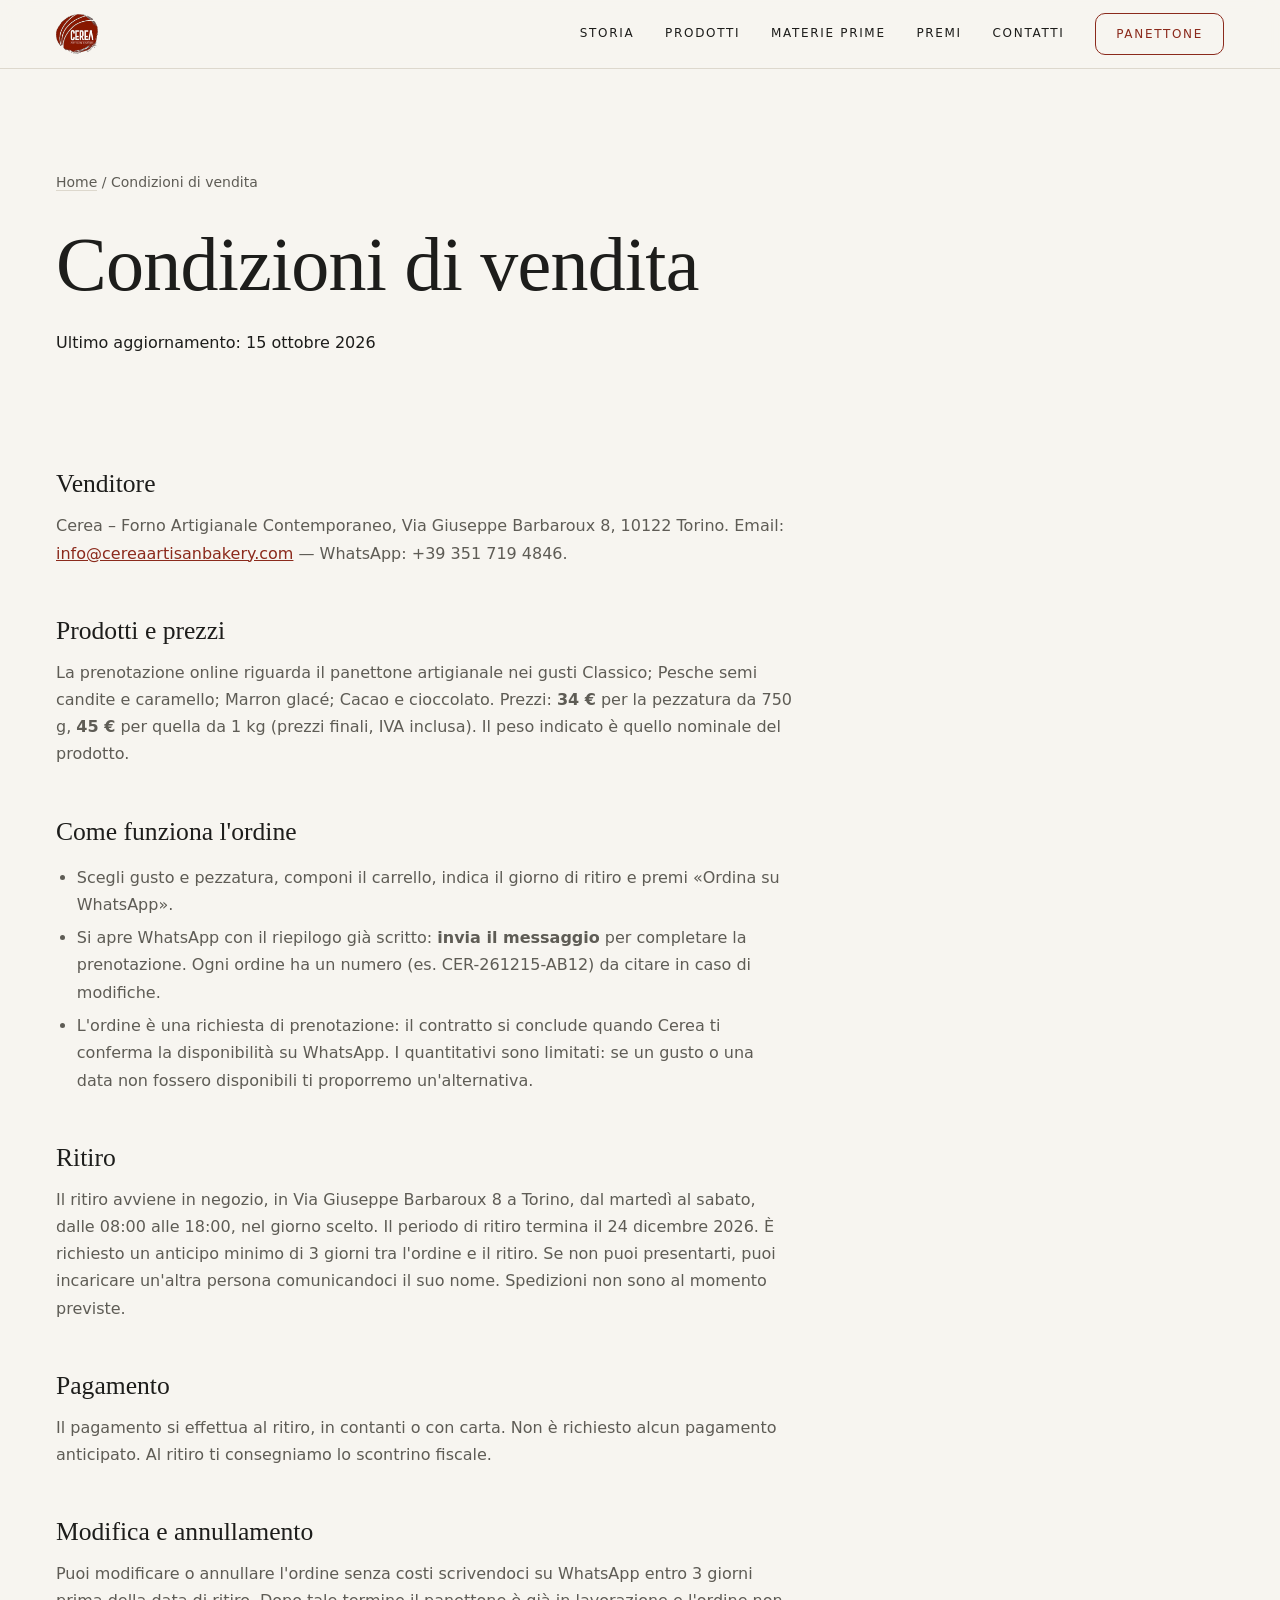
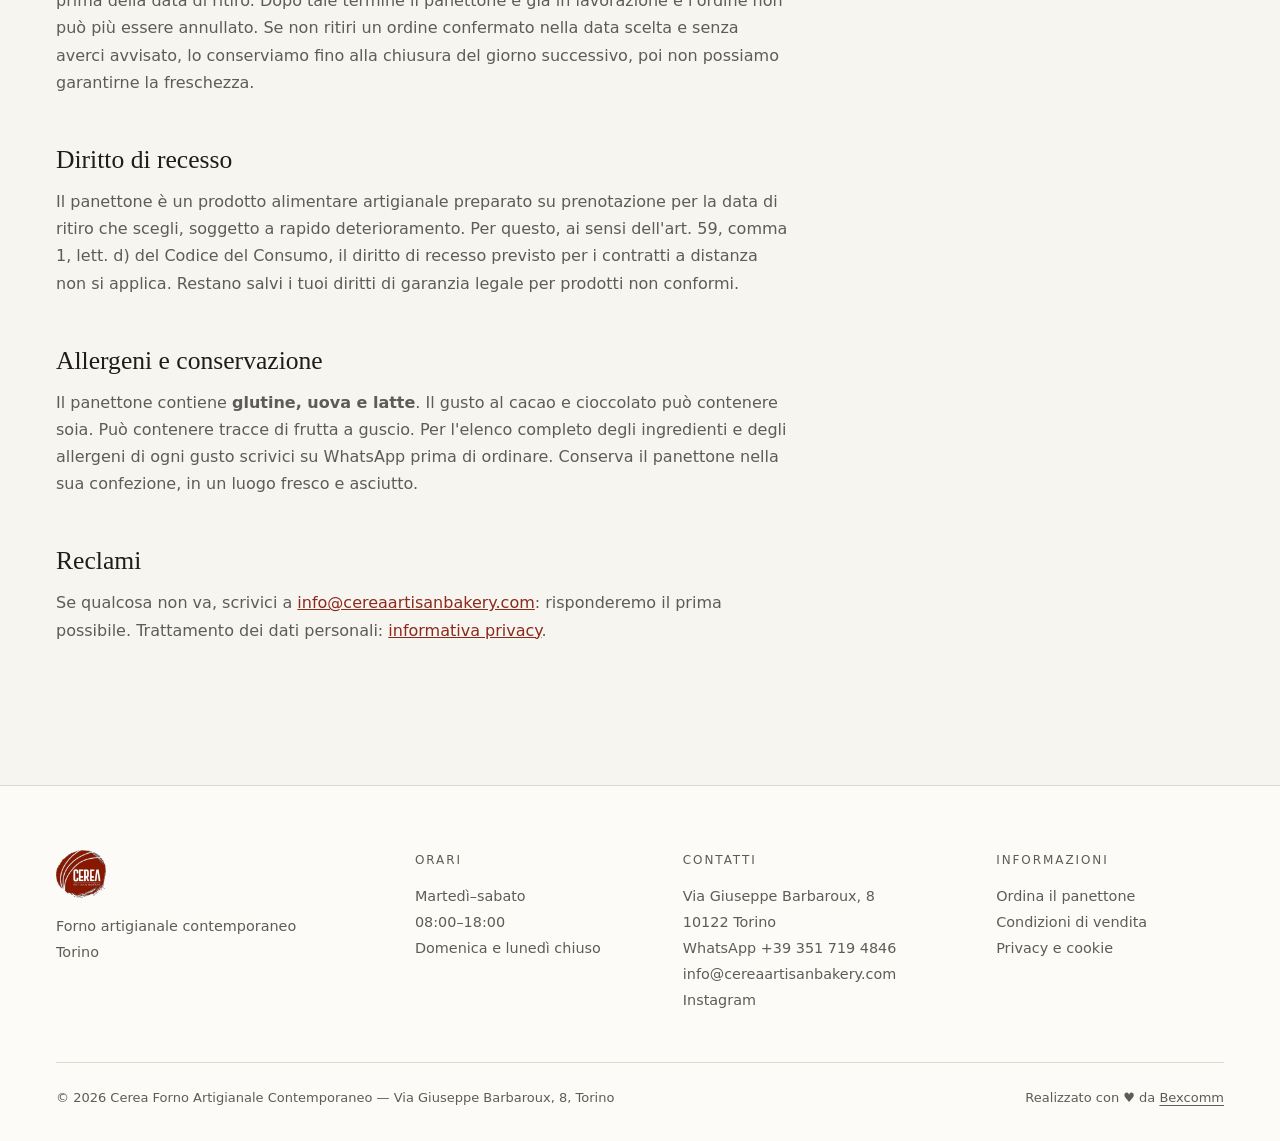
==== condizioni-di-vendita/index.html @ 7dac7deb "Gusti: pesche e caramello senza nocciole, marron glacé, cacao e cioccolato - Pesche semi candite e c" ====
<!DOCTYPE html>
<html lang="it">
<head>
<meta charset="utf-8">
<meta name="viewport" content="width=device-width, initial-scale=1, viewport-fit=cover">
<title>Condizioni di vendita del panettone | Cerea</title>
<meta name="description" content="Condizioni di vendita, ritiro, pagamento e annullamento per le prenotazioni del panettone artigianale Cerea.">
<meta name="robots" content="index, follow, max-image-preview:large, max-snippet:-1, max-video-preview:-1">
<meta name="author" content="Francesco Gaetano — Cerea Forno Artigianale Contemporaneo">
<meta name="theme-color" content="#f7f5f0">
<link rel="canonical" href="https://cereaartisanbakery.com/condizioni-di-vendita/">
<link rel="icon" type="image/png" sizes="32x32" href="/img/favicon-32.png">
<link rel="icon" type="image/png" sizes="192x192" href="/img/icon-192.png">
<link rel="apple-touch-icon" sizes="180x180" href="/img/apple-touch-icon.png">
<link rel="me" href="https://www.instagram.com/cereaartisanbakery">
<link rel="stylesheet" href="/css/style.css?v=20261015e">

<meta property="og:type" content="website">
<meta property="og:site_name" content="Cerea Forno Artigianale Contemporaneo">
<meta property="og:locale" content="it_IT">
<meta property="og:title" content="Condizioni di vendita del panettone | Cerea">
<meta property="og:description" content="Condizioni di vendita, ritiro, pagamento e annullamento per le prenotazioni del panettone artigianale Cerea.">
<meta property="og:url" content="https://cereaartisanbakery.com/condizioni-di-vendita/">
<meta property="og:image" content="https://cereaartisanbakery.com/img/og-cerea.jpg">
<meta property="og:image:width" content="1200">
<meta property="og:image:height" content="630">
<meta name="twitter:card" content="summary_large_image">
<meta name="twitter:title" content="Condizioni di vendita del panettone | Cerea">
<meta name="twitter:description" content="Condizioni di vendita, ritiro, pagamento e annullamento per le prenotazioni del panettone artigianale Cerea.">
<meta name="twitter:image" content="https://cereaartisanbakery.com/img/og-cerea.jpg">

<meta name="geo.region" content="IT-TO">
<meta name="geo.placename" content="Torino, Piemonte, Italia">
<meta name="geo.position" content="45.0703;7.6869">
<meta name="ICBM" content="45.0703, 7.6869">

<script type="application/ld+json">
{
  "@context": "https://schema.org",
  "@graph": [
    {
      "@type": "WebPage",
      "@id": "https://cereaartisanbakery.com/condizioni-di-vendita/#webpage",
      "url": "https://cereaartisanbakery.com/condizioni-di-vendita/",
      "name": "Condizioni di vendita del panettone | Cerea",
      "isPartOf": {
        "@id": "https://cereaartisanbakery.com/#website"
      },
      "dateModified": "2026-10-15",
      "inLanguage": "it-IT"
    },
    {
      "@type": "BreadcrumbList",
      "itemListElement": [
        {
          "@type": "ListItem",
          "position": 1,
          "name": "Home",
          "item": "https://cereaartisanbakery.com/"
        },
        {
          "@type": "ListItem",
          "position": 2,
          "name": "Condizioni di vendita",
          "item": "https://cereaartisanbakery.com/condizioni-di-vendita/"
        }
      ]
    }
  ]
}
</script>
</head>
<body>
<a class="skip" href="#main">Vai ai contenuti</a>
<header class="site-header">
  <div class="wrap">
    <a class="brand" href="/" aria-label="Cerea — home"><img src="/img/logo.webp" alt="Cerea Artisan Bakery" width="320" height="308"></a>
    <button class="menu-btn" type="button" aria-expanded="false" aria-controls="nav" aria-label="Apri il menu"><span></span><span></span><span></span></button>
    <nav class="nav" id="nav" aria-label="Principale">
      <a href="/#storia">Storia</a>
      <a href="/#prodotti">Prodotti</a>
      <a href="/#materie">Materie prime</a>
      <a href="/#premi">Premi</a>
      <a href="/#contatti">Contatti</a>
      <a class="nav-cta" href="/panettone/">Panettone</a>
    </nav>
  </div>
</header>
<main id="main">
  <section class="page-head">
    <div class="wrap">
      <nav class="small crumb" aria-label="Percorso"><a href="/">Home</a> / Condizioni di vendita</nav>
      <h1 class="h1">Condizioni di vendita</h1>
      <p class="updated">Ultimo aggiornamento: 15 ottobre 2026</p>
    </div>
  </section>
  <div class="wrap"><div class="legal">
    <h2>Venditore</h2>
    <p>Cerea – Forno Artigianale Contemporaneo, Via Giuseppe Barbaroux 8, 10122 Torino. Email: <a href="mailto:info@cereaartisanbakery.com">info@cereaartisanbakery.com</a> — WhatsApp: +39 351 719 4846.</p>

    <h2>Prodotti e prezzi</h2>
    <p>La prenotazione online riguarda il panettone artigianale nei gusti Classico; Pesche semi candite e caramello; Marron glacé; Cacao e cioccolato. Prezzi: <strong>34 €</strong> per la pezzatura da 750 g, <strong>45 €</strong> per quella da 1 kg (prezzi finali, IVA inclusa). Il peso indicato è quello nominale del prodotto.</p>

    <h2>Come funziona l'ordine</h2>
    <ul>
      <li>Scegli gusto e pezzatura, componi il carrello, indica il giorno di ritiro e premi «Ordina su WhatsApp».</li>
      <li>Si apre WhatsApp con il riepilogo già scritto: <strong>invia il messaggio</strong> per completare la prenotazione. Ogni ordine ha un numero (es. CER-261215-AB12) da citare in caso di modifiche.</li>
      <li>L'ordine è una richiesta di prenotazione: il contratto si conclude quando Cerea ti conferma la disponibilità su WhatsApp. I quantitativi sono limitati: se un gusto o una data non fossero disponibili ti proporremo un'alternativa.</li>
    </ul>

    <h2>Ritiro</h2>
    <p>Il ritiro avviene in negozio, in Via Giuseppe Barbaroux 8 a Torino, dal martedì al sabato, dalle 08:00 alle 18:00, nel giorno scelto. Il periodo di ritiro termina il 24 dicembre 2026. È richiesto un anticipo minimo di 3 giorni tra l'ordine e il ritiro. Se non puoi presentarti, puoi incaricare un'altra persona comunicandoci il suo nome. Spedizioni non sono al momento previste.</p>

    <h2>Pagamento</h2>
    <p>Il pagamento si effettua al ritiro, in contanti o con carta. Non è richiesto alcun pagamento anticipato. Al ritiro ti consegniamo lo scontrino fiscale.</p>

    <h2>Modifica e annullamento</h2>
    <p>Puoi modificare o annullare l'ordine senza costi scrivendoci su WhatsApp entro 3 giorni prima della data di ritiro. Dopo tale termine il panettone è già in lavorazione e l'ordine non può più essere annullato. Se non ritiri un ordine confermato nella data scelta e senza averci avvisato, lo conserviamo fino alla chiusura del giorno successivo, poi non possiamo garantirne la freschezza.</p>

    <h2>Diritto di recesso</h2>
    <p>Il panettone è un prodotto alimentare artigianale preparato su prenotazione per la data di ritiro che scegli, soggetto a rapido deterioramento. Per questo, ai sensi dell'art. 59, comma 1, lett. d) del Codice del Consumo, il diritto di recesso previsto per i contratti a distanza non si applica. Restano salvi i tuoi diritti di garanzia legale per prodotti non conformi.</p>

    <h2>Allergeni e conservazione</h2>
    <p>Il panettone contiene <strong>glutine, uova e latte</strong>. Il gusto al cacao e cioccolato può contenere soia. Può contenere tracce di frutta a guscio. Per l'elenco completo degli ingredienti e degli allergeni di ogni gusto scrivici su WhatsApp prima di ordinare. Conserva il panettone nella sua confezione, in un luogo fresco e asciutto.</p>

    <h2>Reclami</h2>
    <p>Se qualcosa non va, scrivici a <a href="mailto:info@cereaartisanbakery.com">info@cereaartisanbakery.com</a>: risponderemo il prima possibile. Trattamento dei dati personali: <a href="/privacy/">informativa privacy</a>.</p>

  </div></div>
</main>
<footer class="site-footer">
  <div class="wrap">
    <div class="footer-grid">
      <div>
        <img src="/img/logo.webp" alt="Cerea Artisan Bakery" width="320" height="308">
        <p>Forno artigianale contemporaneo<br>Torino</p>
      </div>
      <div>
        <h2>Orari</h2>
        <p>Martedì–sabato<br>08:00–18:00<br>Domenica e lunedì chiuso</p>
      </div>
      <div>
        <h2>Contatti</h2>
        <p>Via Giuseppe Barbaroux, 8<br>10122 Torino</p>
        <p><a href="https://wa.me/393517194846?text=Ciao%20Cerea%2C%20volevo%20un%27informazione" rel="noopener">WhatsApp +39 351 719 4846</a><br>
        <a href="mailto:info@cereaartisanbakery.com">info@cereaartisanbakery.com</a><br>
        <a href="https://www.instagram.com/cereaartisanbakery" rel="noopener me">Instagram</a></p>
      </div>
      <div>
        <h2>Informazioni</h2>
        <ul>
          <li><a href="/panettone/">Ordina il panettone</a></li>
          <li><a href="/condizioni-di-vendita/">Condizioni di vendita</a></li>
          <li><a href="/privacy/">Privacy e cookie</a></li>
        </ul>
      </div>
    </div>
    <div class="footer-bottom">
      <p>© 2026 Cerea Forno Artigianale Contemporaneo — Via Giuseppe Barbaroux, 8, Torino</p>
      <p>Realizzato con ♥ da <a href="https://bexcomm.it" rel="noopener">Bexcomm</a></p>
    </div>
  </div>
</footer>
<script src="/js/site.js?v=20261015e" defer></script>
</body>
</html>
---- css/style.css ----
/* Cerea — Forno Artigianale Contemporaneo
   Stile nordico: luce, spazio, un solo accento (il rosso del logo). Nessun font esterno. */

:root {
  --bg: #f7f5f0;
  --sand: #efebe3;
  --paper: #fcfbf8;
  --ink: #1d1d1b;
  --muted: #5e5c55;
  --line: #ddd8cd;
  --accent: #8b2a1c;
  --accent-ink: #6f2014;
  --ok: #3f6b4a;
  --err: #a1261a;

  --sans: "Inter", system-ui, -apple-system, "Segoe UI", Roboto, "Helvetica Neue", Arial, sans-serif;
  --serif: "Iowan Old Style", "Palatino Linotype", Palatino, "Book Antiqua", Georgia, serif;

  --wrap: 1180px;
  --gutter: clamp(20px, 5vw, 56px);
  --section: clamp(72px, 11vw, 144px);
  --radius: 2px;
  --ease: cubic-bezier(.22, 1, .36, 1);
}

*, *::before, *::after { box-sizing: border-box; }
html { -webkit-text-size-adjust: 100%; scroll-behavior: smooth; scroll-padding-top: 88px; }
body {
  margin: 0;
  font-family: var(--sans);
  font-size: 1rem;
  line-height: 1.7;
  color: var(--ink);
  background: var(--bg);
  -webkit-font-smoothing: antialiased;
}
[hidden] { display: none !important; }
img { display: block; max-width: 100%; height: auto; }
a { color: inherit; }
h1, h2, h3, p, ul, ol, figure, dl, dd { margin: 0; }
ul, ol { padding: 0; list-style: none; }
button, input, select, textarea { font: inherit; color: inherit; }

:focus-visible { outline: 2px solid var(--accent); outline-offset: 3px; }

.skip {
  position: absolute; left: 12px; top: -60px; z-index: 1000;
  background: var(--ink); color: var(--bg); padding: 10px 16px; text-decoration: none;
}
.skip:focus { top: 12px; }

.wrap { width: 100%; max-width: calc(var(--wrap) + 2 * var(--gutter)); margin-inline: auto; padding-inline: var(--gutter); }
.section { padding-block: var(--section); }
.section--sand { background: var(--sand); }
.section--tight { padding-block: clamp(48px, 7vw, 88px); }

/* Tipografia */
.eyebrow {
  font-size: .75rem; font-weight: 500; letter-spacing: .16em; text-transform: uppercase;
  color: var(--muted); display: flex; align-items: center; gap: 14px; margin-bottom: 22px;
}
.eyebrow::before { content: ""; width: 28px; height: 1px; background: var(--accent); }
.h1, .h2, .h3 { font-family: var(--serif); font-weight: 400; letter-spacing: -.01em; line-height: 1.08; }
.h1 { font-size: clamp(2.5rem, 6vw, 4.75rem); }
.h2 { font-size: clamp(2rem, 4vw, 3.25rem); }
.h3 { font-size: 1.35rem; line-height: 1.25; }
.h1 em, .h2 em { font-style: italic; color: var(--accent); }
.lead { font-size: clamp(1.05rem, 1.6vw, 1.25rem); line-height: 1.7; color: var(--muted); max-width: 34em; }
.prose p + p { margin-top: 1.1em; }
.prose p { color: var(--muted); max-width: 38em; }
.prose strong { color: var(--ink); font-weight: 600; }
.small { font-size: .875rem; color: var(--muted); }

/* Bottoni e link */
.btn {
  display: inline-flex; align-items: center; justify-content: center; gap: 10px;
  min-height: 48px; padding: 0 30px; border: 1px solid var(--ink); border-radius: 10px;
  background: var(--ink); color: var(--bg); font-size: .8125rem; font-weight: 500; letter-spacing: .1em;
  text-transform: uppercase; text-decoration: none; cursor: pointer;
  transition: background .25s var(--ease), color .25s var(--ease), border-color .25s var(--ease);
}
.btn:hover { background: var(--accent); border-color: var(--accent); }
.btn--ghost { background: transparent; color: var(--ink); }
.btn--ghost:hover { background: var(--ink); border-color: var(--ink); color: var(--bg); }
.btn--accent { background: var(--accent); border-color: var(--accent); }
.btn--accent:hover { background: var(--accent-ink); border-color: var(--accent-ink); }
.btn--block { width: 100%; }
.btn[disabled] { opacity: .4; cursor: not-allowed; }
.btn[disabled]:hover { background: var(--ink); border-color: var(--ink); }
.link {
  font-size: .8125rem; font-weight: 500; letter-spacing: .1em; text-transform: uppercase;
  text-decoration: none; border-bottom: 1px solid currentColor; padding-bottom: 3px;
  transition: color .2s;
}
.link:hover { color: var(--accent); }

/* Header */
.site-header {
  position: sticky; top: 0; z-index: 100;
  background: rgba(247, 245, 240, .94); backdrop-filter: blur(10px); -webkit-backdrop-filter: blur(10px);
  border-bottom: 1px solid var(--line);
}
.site-header .wrap { display: flex; align-items: center; justify-content: space-between; height: 68px; gap: 24px; }
.brand { display: inline-flex; align-items: center; }
.brand img { height: 40px; width: auto; }
.nav { display: flex; align-items: center; gap: clamp(16px, 2.4vw, 34px); }
.nav a {
  font-size: .75rem; font-weight: 500; letter-spacing: .14em; text-transform: uppercase;
  text-decoration: none; color: var(--ink); padding: 8px 0; border-bottom: 1px solid transparent;
  transition: border-color .2s, color .2s;
}
.nav a:hover, .nav a[aria-current="page"] { border-bottom-color: var(--accent); }
.nav .nav-cta { border: 1px solid var(--accent); color: var(--accent); padding: 10px 20px; border-radius: 10px; }
.nav .nav-cta:hover { background: var(--accent); color: var(--bg); }
.menu-btn {
  display: none; background: none; border: 0; padding: 12px; margin-right: -12px; cursor: pointer;
}
.menu-btn span { display: block; width: 24px; height: 1.5px; background: var(--ink); transition: transform .25s var(--ease), opacity .2s; }
.menu-btn span + span { margin-top: 6px; }
.menu-btn[aria-expanded="true"] span:nth-child(1) { transform: translateY(7.5px) rotate(45deg); }
.menu-btn[aria-expanded="true"] span:nth-child(2) { opacity: 0; }
.menu-btn[aria-expanded="true"] span:nth-child(3) { transform: translateY(-7.5px) rotate(-45deg); }

/* Hero */
.hero { padding-block: clamp(40px, 7vw, 96px) clamp(56px, 8vw, 112px); }
.hero-grid { display: grid; grid-template-columns: 5fr 7fr; gap: clamp(32px, 6vw, 88px); align-items: center; }
.hero-text .h1 { margin-bottom: 28px; }
.hero-text .lead { margin-bottom: 40px; }
.hero-actions { display: flex; flex-wrap: wrap; gap: 14px; }
.hero-media img { width: 100%; aspect-ratio: 4 / 3; object-fit: cover; border-radius: var(--radius); }

/* Fatti */
.facts { border-block: 1px solid var(--line); }
.facts ul { display: grid; grid-template-columns: repeat(4, 1fr); }
.facts li { padding: 32px 24px; border-left: 1px solid var(--line); }
.facts li:first-child { border-left: 0; padding-left: 0; }
.facts b { display: block; font-family: var(--serif); font-weight: 400; font-size: clamp(1.75rem, 3vw, 2.5rem); line-height: 1; margin-bottom: 8px; }
.facts span { font-size: .75rem; letter-spacing: .12em; text-transform: uppercase; color: var(--muted); }

/* Split */
.split { display: grid; grid-template-columns: 1fr 1fr; gap: clamp(32px, 7vw, 112px); align-items: center; }
.split--flip .split-media { order: 2; }
.split-media img { width: 100%; aspect-ratio: 4 / 5; object-fit: cover; border-radius: var(--radius); }
.split-text .h2 { margin-bottom: 28px; }
.quote { margin-top: 36px; padding-left: 24px; border-left: 1px solid var(--accent); }
.quote p { font-family: var(--serif); font-style: italic; font-size: 1.25rem; line-height: 1.5; color: var(--ink) !important; }
.quote cite { display: block; margin-top: 10px; font-style: normal; font-size: .75rem; letter-spacing: .12em; text-transform: uppercase; color: var(--muted); }
.tags { display: flex; flex-wrap: wrap; gap: 8px; margin-top: 32px; }
.tags li { font-size: .75rem; letter-spacing: .08em; text-transform: uppercase; color: var(--muted); border: 1px solid var(--line); padding: 6px 14px; border-radius: 999px; }
.mini-stats { display: grid; grid-template-columns: repeat(3, 1fr); margin-top: 40px; border-top: 1px solid var(--line); }
.mini-stats li { padding: 22px 16px 0 0; }
.mini-stats b { display: block; font-family: var(--serif); font-weight: 400; font-size: 2rem; line-height: 1; }
.mini-stats span { font-size: .75rem; letter-spacing: .1em; text-transform: uppercase; color: var(--muted); }

/* Panettone promo */
.promo-grid { display: grid; grid-template-columns: 1fr 1fr; gap: clamp(32px, 7vw, 112px); align-items: start; }
.flavor-list { border-top: 1px solid var(--line); }
.flavor-list li { display: flex; justify-content: space-between; gap: 24px; padding: 20px 0; border-bottom: 1px solid var(--line); }
.flavor-list b { font-family: var(--serif); font-weight: 400; font-size: 1.25rem; line-height: 1.25; display: block; }
.flavor-list span { font-size: .9rem; color: var(--muted); }
.price-row { display: flex; gap: 28px; margin-top: 28px; flex-wrap: wrap; }
.price-row div { font-size: .75rem; letter-spacing: .12em; text-transform: uppercase; color: var(--muted); }
.price-row b { display: block; font-family: var(--serif); font-weight: 400; font-size: 2rem; letter-spacing: 0; text-transform: none; color: var(--ink); line-height: 1.2; }

/* Prodotti */
.section-head { max-width: 40em; margin-bottom: clamp(40px, 6vw, 72px); }
.section-head .lead { margin-top: 20px; }
.product-grid { display: grid; grid-template-columns: repeat(3, 1fr); gap: clamp(28px, 4vw, 56px) clamp(20px, 3vw, 40px); }
.product img { width: 100%; aspect-ratio: 4 / 5; object-fit: cover; border-radius: var(--radius); margin-bottom: 20px; }
.product .cat { font-size: .6875rem; font-weight: 500; letter-spacing: .16em; text-transform: uppercase; color: var(--accent); }
.product .h3 { margin: 6px 0 8px; }
.product p { color: var(--muted); font-size: .95rem; }

/* Galleria */
.gallery { display: grid; grid-template-columns: repeat(3, 1fr); gap: clamp(12px, 2vw, 24px); }
.gallery img { width: 100%; aspect-ratio: 16 / 11; object-fit: cover; border-radius: var(--radius); }

/* Materie prime */
.grid-6 { display: grid; grid-template-columns: repeat(3, 1fr); border-top: 1px solid var(--line); border-left: 1px solid var(--line); }
.grid-6 > li { padding: clamp(28px, 3.5vw, 44px); border-right: 1px solid var(--line); border-bottom: 1px solid var(--line); }
.grid-6 .num { font-size: .75rem; letter-spacing: .16em; color: var(--accent); display: block; margin-bottom: 18px; }
.grid-6 .h3 { margin-bottom: 10px; }
.grid-6 p { color: var(--muted); font-size: .95rem; }

/* Filosofia */
.statement { text-align: center; max-width: 52em; margin-inline: auto; }
.statement .eyebrow { justify-content: center; }
.statement .h2 { margin-bottom: 32px; }
.statement .lead { margin-inline: auto; }

/* Premi */
.award { border: 1px solid var(--line); background: var(--paper); padding: clamp(28px, 4vw, 48px); margin-top: 36px; display: grid; gap: 4px; max-width: 30em; }
.award b { font-family: var(--serif); font-weight: 400; font-size: 1.4rem; line-height: 1.25; }
.award span { font-size: .75rem; letter-spacing: .12em; text-transform: uppercase; color: var(--muted); }

/* Contatti */
.contact-grid { display: grid; grid-template-columns: repeat(4, 1fr); border-top: 1px solid var(--line); }
.contact-grid > div { padding: 28px 24px 0 0; }
.contact-grid dt { font-size: .75rem; letter-spacing: .16em; text-transform: uppercase; color: var(--muted); margin-bottom: 12px; }
.contact-grid dd { font-family: var(--serif); font-size: 1.15rem; line-height: 1.5; }
.contact-grid dd + dd { margin-top: 14px; font-family: var(--sans); font-size: .8125rem; }

/* Footer */
.site-footer { border-top: 1px solid var(--line); padding-block: 64px 32px; background: var(--paper); }
.footer-grid { display: grid; grid-template-columns: 1.4fr 1fr 1.2fr 1fr; gap: 40px; padding-bottom: 48px; }
.footer-grid img { height: 48px; width: auto; margin-bottom: 16px; }
.footer-grid h2 { font-family: var(--sans); font-size: .75rem; font-weight: 500; letter-spacing: .16em; text-transform: uppercase; color: var(--muted); margin-bottom: 14px; }
.footer-grid p, .footer-grid li { font-size: .9rem; color: var(--muted); line-height: 1.8; }
.footer-grid a { text-decoration: none; }
.footer-grid a:hover { color: var(--accent); }
.footer-bottom { display: flex; flex-wrap: wrap; justify-content: space-between; gap: 12px; padding-top: 24px; border-top: 1px solid var(--line); font-size: .8125rem; color: var(--muted); }
.footer-bottom a { text-decoration: underline; text-underline-offset: 3px; }

/* ───── Pagina panettone ───── */
.page-head { padding-block: clamp(48px, 8vw, 104px) clamp(32px, 5vw, 64px); }
.page-head .h1 { margin-bottom: 24px; }
.facts-inline { display: flex; flex-wrap: wrap; gap: 8px 32px; margin-top: 32px; font-size: .875rem; color: var(--muted); }
.facts-inline li::before { content: "—"; color: var(--accent); margin-right: 10px; }

.shop { padding-block: clamp(48px, 6vw, 88px) var(--section); }
.shop-head { display: flex; align-items: baseline; justify-content: space-between; gap: 24px; flex-wrap: wrap; margin-bottom: 28px; }
.shop-head h2 { font-size: .75rem; font-weight: 500; letter-spacing: .16em; text-transform: uppercase; color: var(--muted); }
.flavor-grid { display: grid; grid-template-columns: 1fr; gap: clamp(16px, 2.4vw, 28px); }
.flavor { display: grid; grid-template-columns: minmax(200px, 300px) 1fr; background: var(--paper); border: 1px solid var(--line); border-radius: 14px; overflow: hidden; transition: border-color .25s; }
.flavor.has-items { border-color: var(--accent); }
.flavor-photo { position: relative; background: var(--sand); min-height: 260px; }
.flavor-photo img { position: absolute; inset: 0; width: 100%; height: 100%; object-fit: cover; }
.photo-slot { position: absolute; inset: 0; display: grid; place-items: center; border-right: 1px dashed var(--line); background: repeating-linear-gradient(135deg, var(--sand) 0 12px, #ebe6dc 12px 24px); }
.photo-slot span { font-size: .75rem; letter-spacing: .14em; text-transform: uppercase; color: var(--muted); background: var(--paper); padding: 8px 14px; border: 1px solid var(--line); }
.flavor-main { display: flex; flex-direction: column; gap: 22px; padding: clamp(24px, 3vw, 36px); }
.flavor .h3 { font-size: 1.55rem; margin-bottom: 8px; }
.flavor p { color: var(--muted); font-size: .95rem; }
.flavor-body { flex: 1; }
.size-picker { border: 0; padding: 0; margin: 0; min-width: 0; }
.size-picker legend { font-size: .75rem; font-weight: 500; letter-spacing: .12em; text-transform: uppercase; color: var(--muted); margin-bottom: 10px; padding: 0; }
.seg { display: inline-grid; grid-template-columns: 1fr 1fr; gap: 4px; padding: 4px; background: var(--sand); border-radius: 12px; max-width: 100%; }
.seg label { position: relative; display: block; }
.seg input { position: absolute; opacity: 0; inset: 0; width: 100%; height: 100%; margin: 0; cursor: pointer; }
.seg .opt { display: flex; align-items: baseline; justify-content: center; gap: 10px; min-height: 44px; align-items: center; padding: 0 26px; border-radius: 9px; color: var(--muted); transition: background .25s var(--ease), color .25s var(--ease), box-shadow .25s var(--ease); white-space: nowrap; }
.seg .opt b { font-family: var(--serif); font-weight: 400; font-size: 1.15rem; color: inherit; }
.seg .opt span { font-size: .875rem; }
.seg label:hover .opt { color: var(--ink); }
.seg input:checked + .opt { background: var(--paper); color: var(--ink); box-shadow: 0 1px 2px rgba(29, 29, 27, .12), 0 4px 12px rgba(29, 29, 27, .08); }
.seg input:focus-visible + .opt { outline: 2px solid var(--accent); outline-offset: 2px; }
.flavor-foot { display: flex; align-items: center; justify-content: space-between; gap: 16px; flex-wrap: wrap; }
.in-cart { font-size: .8125rem; color: var(--accent); min-height: 1.4em; }

/* Parte alta pagina panettone: solo tipografia */
.pan-top { background: var(--sand); border-bottom: 1px solid var(--line); padding-top: clamp(56px, 9vw, 120px); text-align: center; }
.eyebrow--center { justify-content: center; }
.eyebrow--center::after { content: ""; width: 28px; height: 1px; background: var(--accent); }
.pan-top .h1 { font-size: clamp(2.6rem, 6.6vw, 5.5rem); line-height: 1.04; max-width: 11em; margin: 0 auto 28px; }
.pan-top .h1 em { white-space: nowrap; }
.pan-top .lead { margin: 0 auto; max-width: 31em; }
.pan-top-cta { margin: 40px 0 0; padding-bottom: clamp(56px, 8vw, 104px); }

/* Barra carrello */
.cart-bar {
  position: fixed; left: 50%; bottom: calc(16px + env(safe-area-inset-bottom)); z-index: 90;
  width: min(720px, calc(100% - 2 * var(--gutter) + 16px)); transform: translateX(-50%);
  display: flex; align-items: center; justify-content: space-between; gap: 16px;
  padding: 10px 10px 10px 24px; background: var(--ink); color: var(--bg); border-radius: 14px;
  box-shadow: 0 12px 40px rgba(29, 29, 27, .28);
}
.cart-bar small { display: block; font-size: .7rem; letter-spacing: .12em; text-transform: uppercase; opacity: .72; }
.cart-bar b { font-family: var(--serif); font-weight: 400; font-size: 1.35rem; line-height: 1.2; }
.cart-bar .btn { background: var(--bg); color: var(--ink); border-color: var(--bg); min-height: 44px; padding: 0 22px; }
.cart-bar .btn:hover { background: var(--accent); border-color: var(--accent); color: var(--bg); }
body.has-cart { padding-bottom: 96px; }

/* Checkout: pannello a passi */
dialog.sheet {
  position: fixed; inset: 0 0 0 auto; margin: 0; padding: 0; border: 0; background: var(--paper); color: var(--ink);
  width: min(520px, 100vw); max-width: 100vw; height: 100vh; height: 100dvh; max-height: none;
  box-shadow: -16px 0 60px rgba(29, 29, 27, .18);
}
dialog.sheet[open] { display: flex; flex-direction: column; animation: sheet-in .35s var(--ease); }
dialog.sheet::backdrop { background: rgba(29, 29, 27, .5); }
@keyframes sheet-in { from { transform: translateX(32px); opacity: 0; } to { transform: none; opacity: 1; } }
body.modal-open { overflow: hidden; }

.sheet-head { display: flex; align-items: center; justify-content: space-between; padding: 18px 24px; border-bottom: 1px solid var(--line); flex: none; }
.sheet-head h2 { font-family: var(--serif); font-weight: 400; font-size: 1.35rem; }
.icon-btn { width: 44px; height: 44px; margin-right: -10px; display: grid; place-items: center; background: none; border: 0; cursor: pointer; font-size: 1.6rem; line-height: 1; color: var(--ink); }
.icon-btn:hover { color: var(--accent); }
.steps { display: grid; grid-template-columns: repeat(3, 1fr); gap: 8px; padding: 16px 24px 0; flex: none; }
.steps li { border-top: 2px solid var(--line); padding-top: 8px; font-size: .75rem; font-weight: 500; letter-spacing: .1em; text-transform: uppercase; color: var(--muted); }
.steps li.done { border-top-color: var(--ink); color: var(--ink); }
.steps li[aria-current="step"] { border-top-color: var(--accent); color: var(--accent); }
.sheet form { flex: 1; min-height: 0; display: flex; flex-direction: column; }
.sheet-body { flex: 1; min-height: 0; overflow-y: auto; padding: 20px 24px; overscroll-behavior: contain; }
.sheet-foot { flex: none; display: flex; gap: 12px; padding: 16px 24px calc(16px + env(safe-area-inset-bottom)); border-top: 1px solid var(--line); background: var(--paper); }
.sheet-foot .btn { flex: 1; padding: 0 14px; letter-spacing: .08em; text-align: center; }
.sheet-foot .btn--ghost { flex: 0 0 auto; }
.step h3 { font-family: var(--serif); font-weight: 400; font-size: 1.4rem; line-height: 1.2; margin-bottom: 14px; }
.step h3:focus { outline: none; }
.step > .small { margin: -6px 0 16px; }

.cart-empty { padding: 24px 0; color: var(--muted); display: grid; gap: 16px; justify-items: start; }
.cart-lines { border-top: 1px solid var(--line); }
.cart-line { display: grid; grid-template-columns: 1fr auto; grid-template-areas: "name total" "size qty"; gap: 4px 16px; padding: 14px 0; border-bottom: 1px solid var(--line); align-items: center; }
.cart-line .name { grid-area: name; font-family: var(--serif); font-size: 1.1rem; line-height: 1.3; }
.cart-line .size { grid-area: size; font-size: .8125rem; color: var(--muted); }
.cart-line .line-total { grid-area: total; font-family: var(--serif); font-size: 1.1rem; text-align: right; }
.cart-line .qty { grid-area: qty; justify-self: end; }
.qty { display: inline-flex; align-items: center; border: 1px solid var(--line); border-radius: 10px; background: var(--bg); }
.qty button { width: 44px; height: 44px; border-radius: 9px; font-family: var(--sans); background: none; border: 0; cursor: pointer; font-size: 1.15rem; }
.qty button:hover:not(:disabled) { color: var(--accent); }
.qty button:disabled { opacity: .35; cursor: not-allowed; }
.qty output { min-width: 28px; text-align: center; font-variant-numeric: tabular-nums; }
.cart-total { display: flex; justify-content: space-between; align-items: baseline; padding: 20px 0 0; }
.cart-total span { font-size: .75rem; letter-spacing: .16em; text-transform: uppercase; color: var(--muted); }
.cart-total b { font-family: var(--serif); font-weight: 400; font-size: 2rem; }

.fields { display: grid; gap: 14px; }
.field { display: grid; gap: 6px; }
.field label, .field legend { font-size: .75rem; font-weight: 500; letter-spacing: .12em; text-transform: uppercase; color: var(--muted); }
.field input, .field select, .field textarea {
  width: 100%; min-height: 48px; padding: 10px 14px; background: var(--bg); border: 1px solid var(--line);
  border-radius: var(--radius); transition: border-color .2s;
}
.field textarea { min-height: 84px; resize: vertical; }
.field input:focus, .field select:focus, .field textarea:focus { border-color: var(--accent); outline: none; box-shadow: 0 0 0 3px rgba(139, 42, 28, .12); }
.field .hint { font-size: .8125rem; color: var(--muted); }
.field .error { font-size: .8125rem; color: var(--err); }
.field.invalid input, .field.invalid select { border-color: var(--err); }
.row-2 { display: grid; grid-template-columns: 1fr 1fr; gap: 14px; }
.check { display: flex; gap: 12px; align-items: flex-start; font-size: .875rem; color: var(--muted); line-height: 1.5; }
.check input { margin-top: 3px; width: 20px; height: 20px; accent-color: var(--accent); flex: none; }
.check a { color: var(--ink); }
.error.block { display: block; font-size: .8125rem; color: var(--err); margin-top: 8px; }
.form-note { font-size: .8125rem; color: var(--muted); line-height: 1.55; }
.alert { padding: 14px 16px; border: 1px solid var(--err); color: var(--err); font-size: .9rem; border-radius: var(--radius); margin-top: 16px; }
.review { padding: 8px 16px; background: var(--bg); border: 1px solid var(--line); border-radius: var(--radius); margin: 0 0 16px; display: grid; font-size: .875rem; }
.review > div { padding: 2px 0; }
.review div { display: flex; justify-content: space-between; gap: 16px; align-items: baseline; }
.review dt { color: var(--muted); }
.review dd { text-align: right; }
.review button { background: none; border: 0; padding: 8px 0 8px 12px; cursor: pointer; font-size: .75rem; letter-spacing: .1em; text-transform: uppercase; color: var(--accent); text-decoration: underline; text-underline-offset: 3px; }

.done { flex: 1; min-height: 0; display: flex; flex-direction: column; }
.done .sheet-body h3 { font-family: var(--serif); font-weight: 400; font-size: 1.5rem; line-height: 1.25; margin-bottom: 10px; }
.done .summary { margin: 20px 0 0; padding: 16px; background: var(--bg); border: 1px solid var(--line); white-space: pre-line; font-size: .875rem; line-height: 1.65; border-radius: var(--radius); }
.done .sheet-foot { flex-direction: column; }

.faq { max-width: 50em; }
.faq details { border-top: 1px solid var(--line); padding: 22px 0; }
.faq details:last-child { border-bottom: 1px solid var(--line); }
.faq summary { cursor: pointer; font-family: var(--serif); font-size: 1.25rem; line-height: 1.35; list-style: none; display: flex; justify-content: space-between; gap: 20px; }
.faq summary::-webkit-details-marker { display: none; }
.faq summary::after { content: "+"; color: var(--accent); font-family: var(--sans); font-size: 1.4rem; line-height: 1; }
.faq details[open] summary::after { content: "–"; }
.faq details p { margin-top: 14px; color: var(--muted); max-width: 40em; }

/* Pagine legali */
.legal { max-width: 46em; padding-bottom: var(--section); }
.legal h2 { font-family: var(--serif); font-weight: 400; font-size: 1.6rem; margin: 48px 0 12px; line-height: 1.25; }
.legal p, .legal li { color: var(--muted); }
.legal p + p { margin-top: 1em; }
.legal ul { list-style: disc; padding-left: 1.3em; margin-top: 1em; }
.legal li + li { margin-top: .4em; }
.legal a { color: var(--accent); }
.legal .updated { font-size: .8125rem; letter-spacing: .1em; text-transform: uppercase; color: var(--muted); margin-top: 20px; }

/* 404 */
.nf { min-height: 60vh; display: grid; place-items: center; text-align: center; }
.nf .h1 { margin-bottom: 16px; }

/* Responsive */
@media (max-width: 960px) {
  .hero-grid, .split, .promo-grid { grid-template-columns: 1fr; }
  .hero-media { order: -1; }
  .split--flip .split-media { order: 0; }
  .split-media img { aspect-ratio: 4 / 3; }
  .product-grid { grid-template-columns: repeat(2, 1fr); }
  .grid-6 { grid-template-columns: repeat(2, 1fr); }
  .contact-grid { grid-template-columns: repeat(2, 1fr); }
  .contact-grid > div { padding-bottom: 28px; }
  .footer-grid { grid-template-columns: 1fr 1fr; }
  .facts ul { grid-template-columns: repeat(2, 1fr); }
        .facts li:nth-child(3) { border-left: 0; padding-left: 0; }
  .facts li:nth-child(n+3) { border-top: 1px solid var(--line); }
}
@media (max-width: 760px) {
  .menu-btn { display: block; }
  .nav {
    position: absolute; top: 68px; left: 0; right: 0; flex-direction: column; align-items: stretch; gap: 0;
    background: var(--bg); border-bottom: 1px solid var(--line); padding: 8px var(--gutter) 24px;
    display: none;
  }
  .nav.open { display: flex; }
  .nav a { padding: 16px 0; border-bottom: 1px solid var(--line); font-size: .8125rem; }
  .nav .nav-cta { margin-top: 16px; text-align: center; border: 1px solid var(--accent); }
  .gallery { grid-template-columns: 1fr; }
}
@media (max-width: 560px) {
  .product-grid, .grid-6, .footer-grid { grid-template-columns: 1fr; }
  .contact-grid { grid-template-columns: 1fr; }
  .row-2 { grid-template-columns: 1fr; }
  .flavor { grid-template-columns: 1fr; }
  .flavor-photo { min-height: 0; aspect-ratio: 4 / 3; }
  .photo-slot { border-right: 0; }
  dialog.sheet { width: 100vw; box-shadow: none; }
  .cart-bar { width: calc(100% - 24px); padding-left: 18px; }
  .cart-bar b { font-size: 1.2rem; }
  .mini-stats { grid-template-columns: 1fr 1fr 1fr; }
}
@media (prefers-reduced-motion: reduce) {
  html { scroll-behavior: auto; }
  * { transition-duration: .01ms !important; }
}

/* Utilità */
.sr-only { position: absolute; width: 1px; height: 1px; margin: -1px; padding: 0; overflow: hidden; clip: rect(0, 0, 0, 0); white-space: nowrap; border: 0; }
.mt-md { margin-top: 24px; }
.mt-lg { margin-top: 36px; }
.mb-lg { margin-bottom: 32px; }
.mx-auto { margin-inline: auto; }
.crumb { margin-bottom: 28px; }
.crumb a { text-decoration: none; border-bottom: 1px solid var(--line); }
.flush { margin: 0; }
.pull-up { margin-top: -10px; }
.link-btn { background: none; border: 0; border-bottom: 1px solid currentColor; cursor: pointer; justify-self: center; margin-top: 8px; color: var(--ink); }
.h2 + .prose, .h1 + .prose { margin-top: 24px; }

.note-toggle summary { cursor: pointer; font-size: .8125rem; font-weight: 500; letter-spacing: .08em; text-transform: uppercase; color: var(--accent); list-style: none; padding: 8px 0; }
.note-toggle summary::-webkit-details-marker { display: none; }
.note-toggle summary::before { content: "+ "; }
.note-toggle[open] summary::before { content: "– "; }
.note-toggle summary span { color: var(--muted); text-transform: none; letter-spacing: 0; font-weight: 400; }
.note-toggle .field { margin-top: 6px; }

.btn--pill { background: var(--accent); border-color: var(--accent); color: #fff; text-transform: none; letter-spacing: .02em; font-size: .975rem; font-weight: 500; padding: 0 28px; box-shadow: 0 6px 16px rgba(139, 42, 28, .22); transition: background .25s var(--ease), border-color .25s var(--ease), box-shadow .25s var(--ease), transform .15s var(--ease); }
.btn--pill:hover { background: var(--accent-ink); border-color: var(--accent-ink); box-shadow: 0 8px 20px rgba(139, 42, 28, .28); }
.btn--pill:active { transform: translateY(1px); }
.btn--pill.is-added { background: var(--ok); border-color: var(--ok); box-shadow: 0 6px 16px rgba(63, 107, 74, .25); }
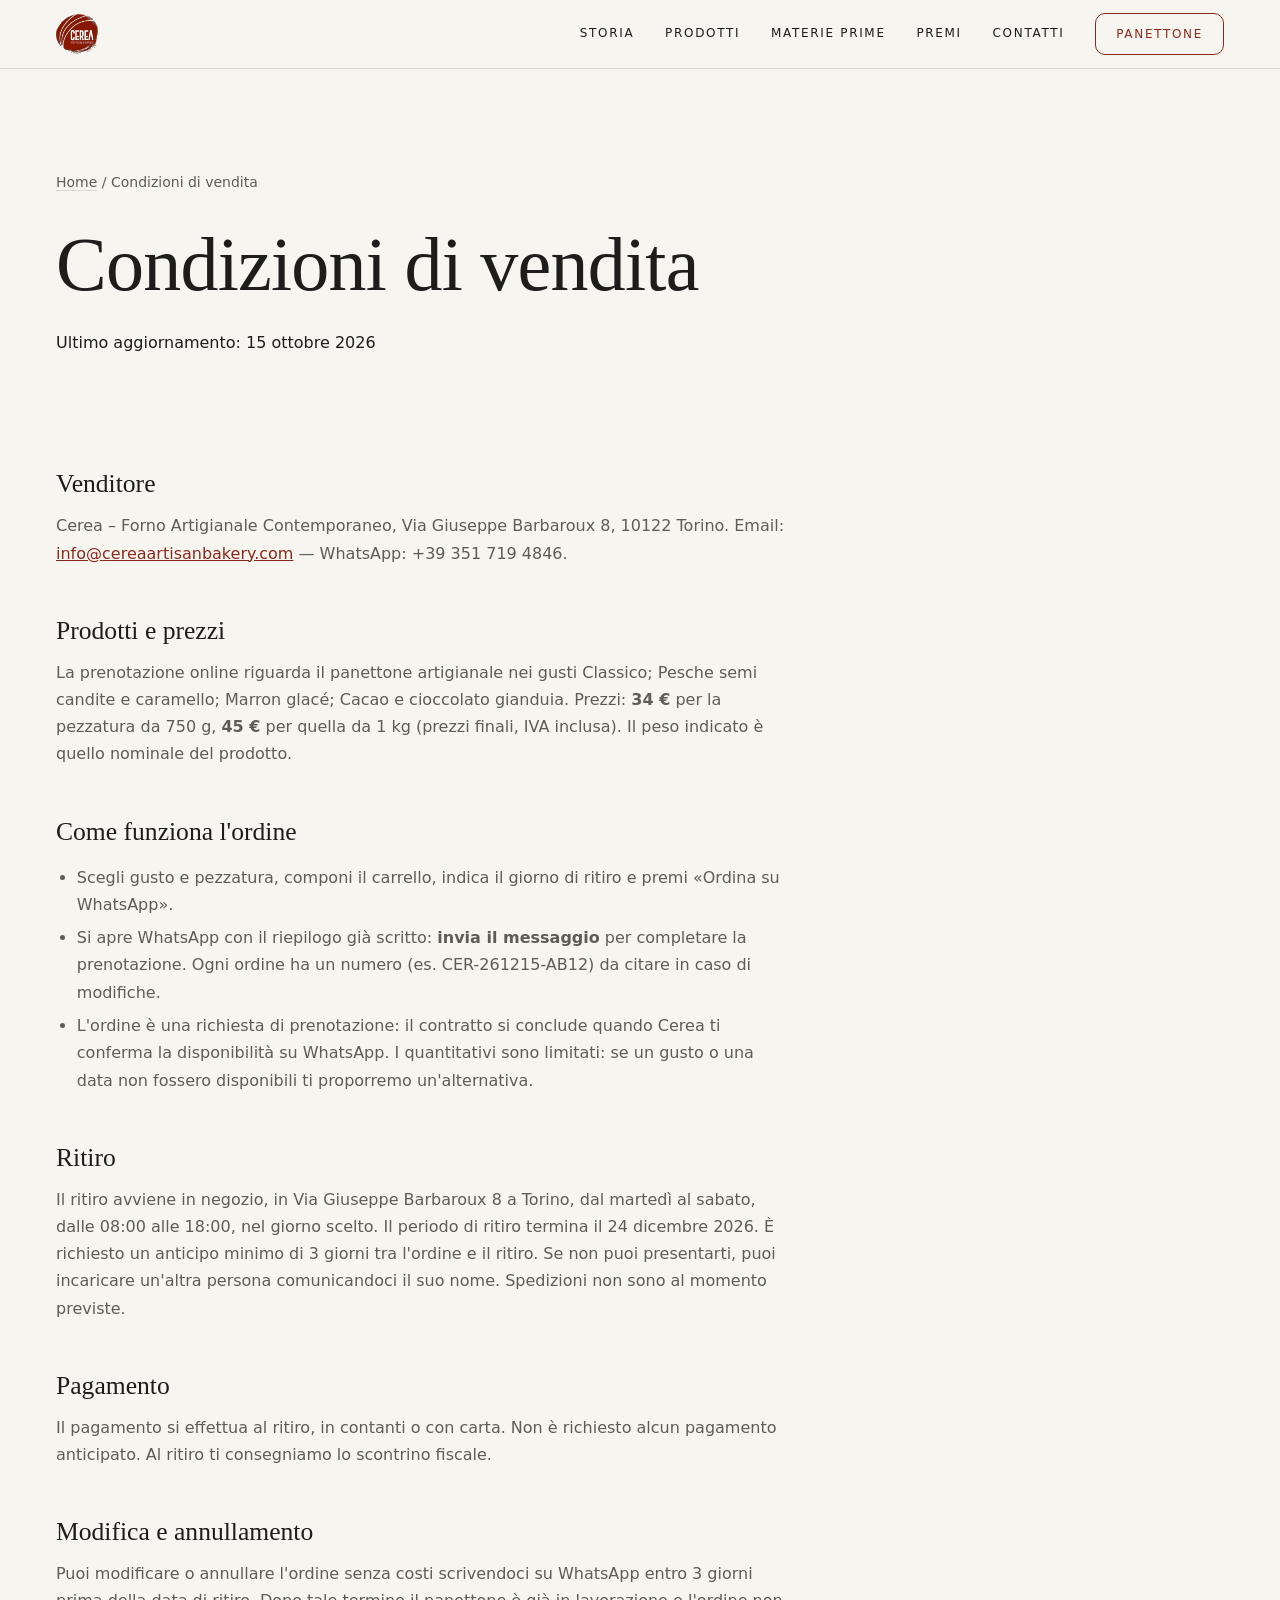
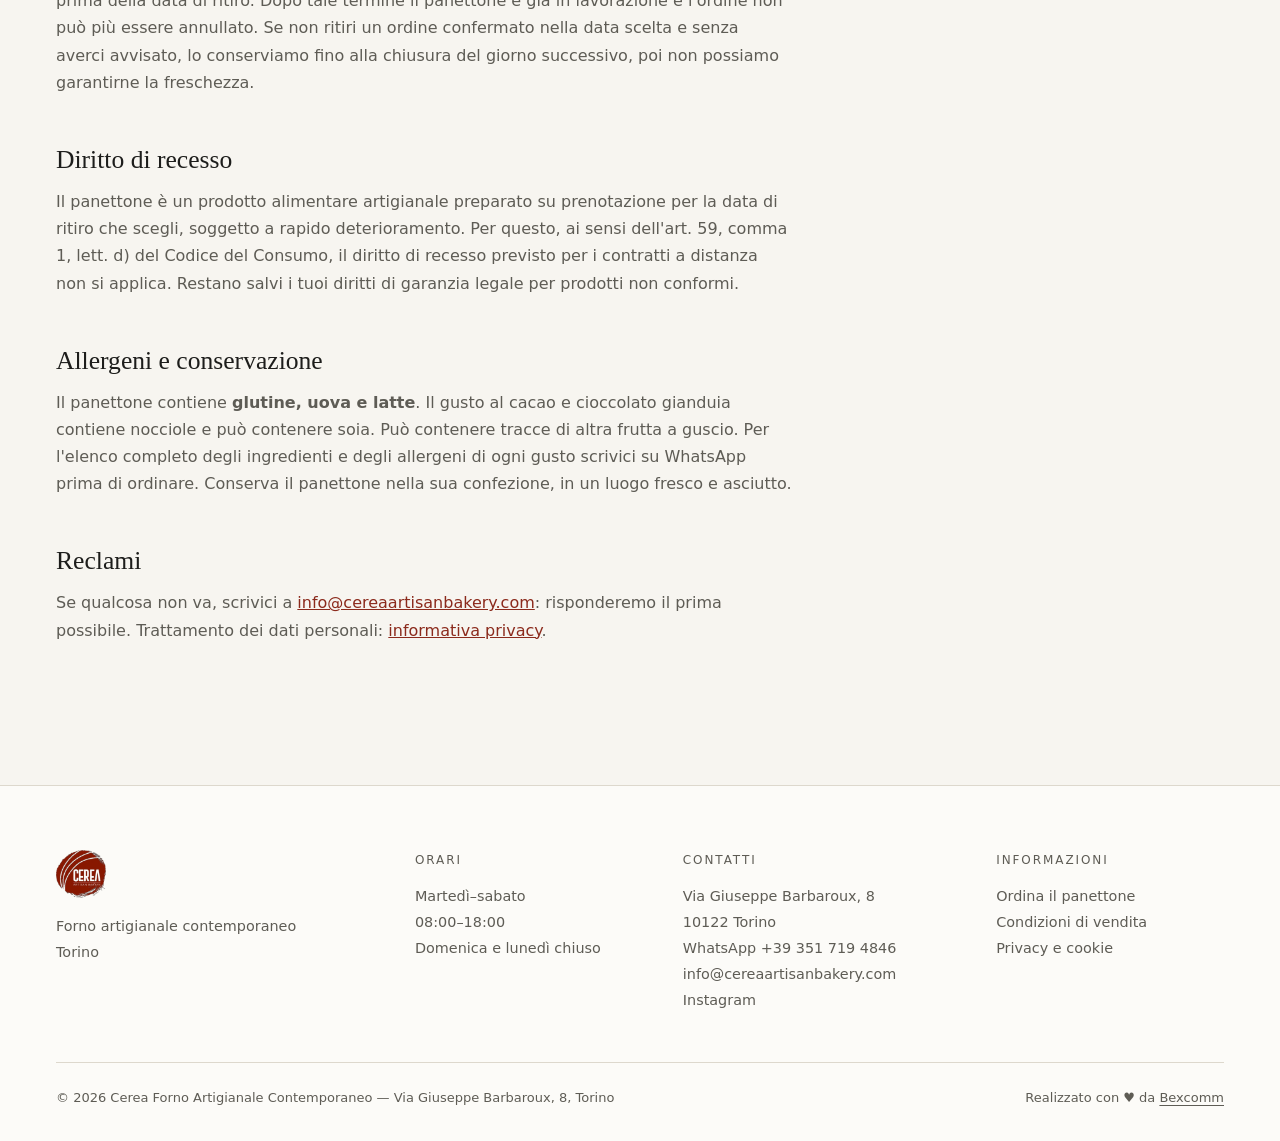
==== commit bc303794: "Panettone: gusto Cacao e cioccolato gianduia (nome, schede, dati strutturati, FAQ, allergeni, llms.t" ====
--- a/condizioni-di-vendita/index.html
+++ b/condizioni-di-vendita/index.html
@@ -13,7 +13,9 @@
 <link rel="icon" type="image/png" sizes="192x192" href="/img/icon-192.png">
 <link rel="apple-touch-icon" sizes="180x180" href="/img/apple-touch-icon.png">
 <link rel="me" href="https://www.instagram.com/cereaartisanbakery">
-<link rel="stylesheet" href="/css/style.css?v=20261015e">
+<script src="/js/early.js?v=20261110f"></script>
+<link rel="stylesheet" href="/css/style.css?v=20261110f">
+<link rel="stylesheet" href="/css/mobile.css?v=20261110f" media="(max-width: 760px)">
 
 <meta property="og:type" content="website">
 <meta property="og:site_name" content="Cerea Forno Artigianale Contemporaneo">
@@ -99,7 +101,7 @@
     <p>Cerea – Forno Artigianale Contemporaneo, Via Giuseppe Barbaroux 8, 10122 Torino. Email: <a href="mailto:info@cereaartisanbakery.com">info@cereaartisanbakery.com</a> — WhatsApp: +39 351 719 4846.</p>
 
     <h2>Prodotti e prezzi</h2>
-    <p>La prenotazione online riguarda il panettone artigianale nei gusti Classico; Pesche semi candite e caramello; Marron glacé; Cacao e cioccolato. Prezzi: <strong>34 €</strong> per la pezzatura da 750 g, <strong>45 €</strong> per quella da 1 kg (prezzi finali, IVA inclusa). Il peso indicato è quello nominale del prodotto.</p>
+    <p>La prenotazione online riguarda il panettone artigianale nei gusti Classico; Pesche semi candite e caramello; Marron glacé; Cacao e cioccolato gianduia. Prezzi: <strong>34 €</strong> per la pezzatura da 750 g, <strong>45 €</strong> per quella da 1 kg (prezzi finali, IVA inclusa). Il peso indicato è quello nominale del prodotto.</p>
 
     <h2>Come funziona l'ordine</h2>
     <ul>
@@ -121,7 +123,7 @@
     <p>Il panettone è un prodotto alimentare artigianale preparato su prenotazione per la data di ritiro che scegli, soggetto a rapido deterioramento. Per questo, ai sensi dell'art. 59, comma 1, lett. d) del Codice del Consumo, il diritto di recesso previsto per i contratti a distanza non si applica. Restano salvi i tuoi diritti di garanzia legale per prodotti non conformi.</p>
 
     <h2>Allergeni e conservazione</h2>
-    <p>Il panettone contiene <strong>glutine, uova e latte</strong>. Il gusto al cacao e cioccolato può contenere soia. Può contenere tracce di frutta a guscio. Per l'elenco completo degli ingredienti e degli allergeni di ogni gusto scrivici su WhatsApp prima di ordinare. Conserva il panettone nella sua confezione, in un luogo fresco e asciutto.</p>
+    <p>Il panettone contiene <strong>glutine, uova e latte</strong>. Il gusto al cacao e cioccolato gianduia contiene nocciole e può contenere soia. Può contenere tracce di altra frutta a guscio. Per l'elenco completo degli ingredienti e degli allergeni di ogni gusto scrivici su WhatsApp prima di ordinare. Conserva il panettone nella sua confezione, in un luogo fresco e asciutto.</p>
 
     <h2>Reclami</h2>
     <p>Se qualcosa non va, scrivici a <a href="mailto:info@cereaartisanbakery.com">info@cereaartisanbakery.com</a>: risponderemo il prima possibile. Trattamento dei dati personali: <a href="/privacy/">informativa privacy</a>.</p>
@@ -161,6 +163,6 @@
     </div>
   </div>
 </footer>
-<script src="/js/site.js?v=20261015e" defer></script>
+<script src="/js/site.js?v=20261110f" defer></script>
 </body>
 </html>
--- a/css/style.css
+++ b/css/style.css
@@ -234,6 +234,7 @@
 .size-picker { border: 0; padding: 0; margin: 0; min-width: 0; }
 .size-picker legend { font-size: .75rem; font-weight: 500; letter-spacing: .12em; text-transform: uppercase; color: var(--muted); margin-bottom: 10px; padding: 0; }
 .seg { display: inline-grid; grid-template-columns: 1fr 1fr; gap: 4px; padding: 4px; background: var(--sand); border-radius: 12px; max-width: 100%; }
+.seg--single { grid-template-columns: 1fr; }
 .seg label { position: relative; display: block; }
 .seg input { position: absolute; opacity: 0; inset: 0; width: 100%; height: 100%; margin: 0; cursor: pointer; }
 .seg .opt { display: flex; align-items: baseline; justify-content: center; gap: 10px; min-height: 44px; align-items: center; padding: 0 26px; border-radius: 9px; color: var(--muted); transition: background .25s var(--ease), color .25s var(--ease), box-shadow .25s var(--ease); white-space: nowrap; }
@@ -245,14 +246,33 @@
 .flavor-foot { display: flex; align-items: center; justify-content: space-between; gap: 16px; flex-wrap: wrap; }
 .in-cart { font-size: .8125rem; color: var(--accent); min-height: 1.4em; }
 
-/* Parte alta pagina panettone: solo tipografia */
-.pan-top { background: var(--sand); border-bottom: 1px solid var(--line); padding-top: clamp(56px, 9vw, 120px); text-align: center; }
-.eyebrow--center { justify-content: center; }
-.eyebrow--center::after { content: ""; width: 28px; height: 1px; background: var(--accent); }
-.pan-top .h1 { font-size: clamp(2.6rem, 6.6vw, 5.5rem); line-height: 1.04; max-width: 11em; margin: 0 auto 28px; }
+/* Parte alta pagina panettone: testo a sinistra, foto a tutta altezza a destra */
+.pan-top { background: var(--sand); border-bottom: 1px solid var(--line); overflow: hidden; }
+.pan-top-inner { display: grid; grid-template-columns: minmax(0, 1.08fr) minmax(0, .92fr); min-height: clamp(560px, calc(100vh - 68px), 780px); }
+.pan-top-text {
+  align-self: center; padding: clamp(40px, 5vw, 72px) clamp(24px, 4vw, 64px) clamp(40px, 5vw, 72px) max(var(--gutter), calc((100vw - var(--wrap)) / 2));
+}
+.pan-top .crumb { margin-bottom: 30px; }
+.pan-top .h1 { font-size: clamp(2.5rem, 4.6vw, 4.2rem); line-height: 1.05; margin-bottom: 22px; }
 .pan-top .h1 em { white-space: nowrap; }
-.pan-top .lead { margin: 0 auto; max-width: 31em; }
-.pan-top-cta { margin: 40px 0 0; padding-bottom: clamp(56px, 8vw, 104px); }
+.pan-top .lead { margin-bottom: 30px; max-width: 30em; }
+.pt-prices { display: flex; flex-wrap: wrap; width: fit-content; max-width: 100%; margin-bottom: 34px; border-block: 1px solid rgba(29, 29, 27, .16); }
+.pt-prices li { padding: 14px 32px 14px 0; }
+.pt-prices li + li { padding-left: 32px; border-left: 1px solid rgba(29, 29, 27, .16); }
+.pt-prices span { display: block; font-size: .75rem; letter-spacing: .14em; text-transform: uppercase; color: var(--muted); }
+.pt-prices b { font-family: var(--serif); font-weight: 400; font-size: clamp(1.9rem, 3vw, 2.5rem); line-height: 1.15; }
+.pt-cta { display: flex; align-items: center; flex-wrap: wrap; gap: 14px 24px; }
+.pt-cta p { font-size: .875rem; color: var(--muted); }
+.pan-top-media { margin: 0; position: relative; overflow: hidden; min-height: 100%; background: #d7b995; }
+.pan-top-media img { position: absolute; inset: 0; width: 100%; height: 100%; object-fit: cover; object-position: 50% 78%; }
+.js .pan-top-text > * { animation: pt-rise .9s var(--ease) both; }
+.js .pan-top-text > :nth-child(1) { animation-delay: .05s; }
+.js .pan-top-text > :nth-child(2) { animation-delay: .12s; }
+.js .pan-top-text > :nth-child(3) { animation-delay: .2s; }
+.js .pan-top-text > :nth-child(4) { animation-delay: .3s; }
+.js .pan-top-text > :nth-child(5) { animation-delay: .38s; }
+.js .pan-top-text > :nth-child(6) { animation-delay: .46s; }
+@keyframes pt-rise { from { opacity: 0; transform: translateY(24px); } to { opacity: 1; transform: none; } }
 
 /* Barra carrello */
 .cart-bar {
@@ -434,3 +454,52 @@
 .btn--pill:hover { background: var(--accent-ink); border-color: var(--accent-ink); box-shadow: 0 8px 20px rgba(139, 42, 28, .28); }
 .btn--pill:active { transform: translateY(1px); }
 .btn--pill.is-added { background: var(--ok); border-color: var(--ok); box-shadow: 0 6px 16px rgba(63, 107, 74, .25); }
+
+/* Barra rapida: solo mobile (stili in mobile.css) */
+.dock { display: none; }
+
+/* Parte alta panettone: tablet e telefono */
+@media (max-width: 960px) {
+  .pan-top-inner { grid-template-columns: 1fr; min-height: 0; }
+  .pan-top-media { order: -1; min-height: 0; width: 100%; height: min(78vh, 125vw); }
+  .pan-top-media img { object-position: 50% 82%; }
+  .pan-top-text { padding: 32px var(--gutter) 48px; }
+  .pan-top .crumb { display: none; }
+}
+@media (max-width: 760px) {
+  .pan-top-media { height: 122vw; }
+  .pan-top-media img { transform: translate3d(0, var(--y, 0px), 0) scale(1.14); will-change: transform; }
+  .pan-top .h1 { font-size: clamp(2.45rem, 11.5vw, 3.2rem); }
+  .pt-prices li { padding-right: 18px; }
+  .pt-prices li + li { padding-left: 18px; }
+}
+@media (prefers-reduced-motion: reduce) {
+  .js .pan-top-text > * { animation: none; }
+  .pan-top-media img { transform: none !important; }
+}
+
+/* Foto del Classico: il panettone sta nella metà bassa, la parte alta è solo parete */
+.flavor[data-id="classico"] .flavor-photo img { object-position: 50% 100%; }
+@media (max-width: 560px) {
+  .flavor[data-id="classico"] .flavor-photo { aspect-ratio: 4 / 4.2; }
+  .flavor[data-id="classico"] .flavor-photo img { object-position: 50% 88%; }
+}
+
+/* Foto del Marron glacé: il panettone sta a metà altezza */
+.flavor[data-id="marron"] .flavor-photo img { object-position: 30% 82%; }
+@media (max-width: 560px) {
+  .flavor[data-id="marron"] .flavor-photo img { object-position: 30% 62%; }
+}
+
+/* Foto delle Pesche: fetta in alto e panettone intero in basso, si mostra la parte bassa */
+.flavor[data-id="pesche"] .flavor-photo img { object-position: 50% 100%; }
+@media (max-width: 560px) {
+  .flavor[data-id="pesche"] .flavor-photo { aspect-ratio: 4 / 4.4; }
+  .flavor[data-id="pesche"] .flavor-photo img { object-position: 50% 100%; }
+}
+
+/* Foto del Pandoro: sta al centro, con la parete sopra e il nastro sotto */
+.flavor[data-id="pandoro"] .flavor-photo img { object-position: 50% 55%; }
+@media (max-width: 560px) {
+  .flavor[data-id="pandoro"] .flavor-photo img { object-position: 50% 58%; }
+}
--- a/css/mobile.css
+++ b/css/mobile.css
@@ -0,0 +1,200 @@
+/* Cerea — esperienza mobile (caricato solo fino a 760 px)
+   Hero a tutto schermo con parallasse, comparsa progressiva dei contenuti, carosello prodotti,
+   menu a schermo intero, barra di avanzamento e barra rapida. Le animazioni si spengono con
+   "riduci movimento" attivo. */
+
+:root {
+  --gutter: 20px;
+  --section: 68px;
+  --out: cubic-bezier(.16, 1, .3, 1);
+}
+
+html { scroll-padding-top: 64px; }
+body.menu-open { overflow: hidden; }
+
+/* ───── Barra di avanzamento ───── */
+.progress {
+  position: fixed; top: 0; left: 0; right: 0; height: 3px; z-index: 300; pointer-events: none;
+  background: var(--accent); transform-origin: 0 50%; transform: scaleX(var(--p, 0));
+}
+
+/* ───── Header: si nasconde scorrendo in giù, torna scorrendo in su ───── */
+.site-header {
+  background: var(--bg); -webkit-backdrop-filter: none; backdrop-filter: none;   /* il filtro bloccherebbe la posizione fissa del menu */
+  transition: transform .5s var(--out);
+}
+.site-header.is-hidden { transform: translateY(-100%); }
+.site-header .wrap { height: 60px; }
+.brand img { height: 34px; }
+.menu-btn { position: relative; z-index: 120; }
+
+/* ───── Menu a schermo intero ───── */
+.nav {
+  position: fixed; inset: 60px 0 0 0; z-index: 110; display: flex; flex-direction: column; justify-content: center;
+  align-items: flex-start; gap: 2px; padding: 24px var(--gutter) 64px; background: var(--bg); border: 0;
+  opacity: 0; visibility: hidden; transform: translateY(-14px);
+  transition: opacity .35s ease, transform .5s var(--out), visibility 0s linear .35s;
+}
+.nav.open { opacity: 1; visibility: visible; transform: none; transition-delay: 0s; }
+.nav a {
+  font-family: var(--serif); font-size: clamp(2.1rem, 10vw, 2.9rem); line-height: 1.15; letter-spacing: -.015em;
+  text-transform: none; border: 0; padding: 8px 0; width: 100%;
+  opacity: 0; transform: translateY(22px); transition: opacity .55s var(--out), transform .7s var(--out), color .2s;
+}
+.nav.open a { opacity: 1; transform: none; }
+.nav.open a:nth-child(1) { transition-delay: .08s; }
+.nav.open a:nth-child(2) { transition-delay: .14s; }
+.nav.open a:nth-child(3) { transition-delay: .20s; }
+.nav.open a:nth-child(4) { transition-delay: .26s; }
+.nav.open a:nth-child(5) { transition-delay: .32s; }
+
+/* ───── Hero a tutto schermo ───── */
+.hero {
+  position: relative; padding: 0; min-height: calc(100vh - 60px); min-height: calc(100svh - 60px);
+  display: flex; background: #1d1d1b; color: #fff; overflow: hidden;
+}
+.hero-grid {
+  position: relative; z-index: 2; display: flex; flex-direction: column; justify-content: flex-end; gap: 0;
+  width: 100%; padding-top: 0; padding-bottom: 96px;
+}
+.hero-media { position: absolute; inset: 0; z-index: 0; margin: 0; order: 0; }
+.hero-media img {
+  position: absolute; inset: 0; width: 100%; height: 100%; aspect-ratio: auto; object-fit: cover;
+  object-position: 64% 50%; border-radius: 0; transform: translate3d(0, var(--y, 0px), 0) scale(1.16);
+  will-change: transform;
+}
+.hero-media::after {
+  content: ""; position: absolute; inset: 0; z-index: 1; pointer-events: none;
+  background: linear-gradient(180deg, rgba(29, 29, 27, .30) 0%, rgba(29, 29, 27, .10) 28%, rgba(29, 29, 27, .55) 62%, rgba(29, 29, 27, .92) 100%);
+}
+.hero-text { position: relative; z-index: 2; padding-top: 120px; }
+.hero .eyebrow { color: rgba(255, 255, 255, .82); margin-bottom: 18px; }
+.hero .eyebrow::before { background: #e3a999; }
+.hero .h1 { color: #fff; font-size: clamp(2.8rem, 14vw, 3.9rem); line-height: 1.02; margin-bottom: 20px; }
+.hero .h1 em { color: #efb9a8; }
+.hero .lead { color: rgba(255, 255, 255, .86); font-size: 1rem; line-height: 1.65; margin-bottom: 28px; }
+.hero-actions { gap: 10px; }
+.hero-actions .btn { flex: 1 1 auto; padding: 0 20px; }
+.hero .btn--ghost { color: #fff; border-color: rgba(255, 255, 255, .6); }
+.hero .btn--ghost:hover { background: #fff; color: var(--ink); border-color: #fff; }
+
+.js .hero-text > * { animation: rise 1s var(--out) both; }
+.js .hero-text > :nth-child(1) { animation-delay: .15s; }
+.js .hero-text > :nth-child(2) { animation-delay: .27s; }
+.js .hero-text > :nth-child(3) { animation-delay: .42s; }
+.js .hero-text > :nth-child(4) { animation-delay: .55s; }
+.js .hero-media img { animation: zoom-out 2.2s var(--out) both; }
+@keyframes rise { from { opacity: 0; transform: translateY(34px); } to { opacity: 1; transform: none; } }
+@keyframes zoom-out { from { filter: brightness(.7); } to { filter: none; } }
+
+.scroll-cue {
+  position: absolute; left: 50%; bottom: 26px; z-index: 3; width: 44px; height: 44px; margin-left: -22px;
+  border: 1px solid rgba(255, 255, 255, .55); border-radius: 50%; display: grid; place-items: center;
+  color: #fff; font-size: 1.1rem; transition: opacity .4s; animation: bob 2s ease-in-out infinite;
+}
+.scroll-cue.is-off { opacity: 0; pointer-events: none; }
+@keyframes bob { 0%, 100% { transform: translateY(0); } 50% { transform: translateY(7px); } }
+
+/* ───── Numeri ───── */
+.facts ul { grid-template-columns: 1fr 1fr; }
+.facts li { padding: 26px 18px; }
+.facts b { font-size: 2.3rem; }
+
+/* ───── Sezioni e titoli ───── */
+.section { padding-block: var(--section); }
+.section--tight { padding-block: 40px; }
+.h2 { font-size: clamp(2.05rem, 9.5vw, 2.7rem); line-height: 1.06; }
+.lead { font-size: 1.05rem; }
+.eyebrow { margin-bottom: 16px; }
+.section-head { margin-bottom: 32px; }
+.prose p { font-size: 1rem; line-height: 1.75; }
+
+/* ───── Storia / team / premi: foto a tutta larghezza con parallasse ───── */
+.split { gap: 32px; }
+.split-media { margin-inline: calc(var(--gutter) * -1); overflow: hidden; position: relative; }
+.split-media img { aspect-ratio: 4 / 5; border-radius: 0; transform: translate3d(0, var(--y, 0px), 0) scale(1.16); will-change: transform; }
+.quote { margin-top: 28px; }
+.quote p { font-size: 1.15rem; }
+.mini-stats li { padding-right: 8px; }
+.mini-stats b { font-size: 1.8rem; }
+.statement .h2 { margin-bottom: 22px; }
+.award { padding: 24px; }
+
+/* ───── Prodotti: carosello orizzontale ───── */
+.product-grid {
+  display: flex; gap: 14px; overflow-x: auto; scroll-snap-type: x mandatory; -webkit-overflow-scrolling: touch;
+  margin-inline: calc(var(--gutter) * -1); padding: 6px var(--gutter) 10px; scroll-padding-inline: var(--gutter);
+  scrollbar-width: none; overscroll-behavior-x: contain;
+}
+.product-grid::-webkit-scrollbar { display: none; }
+.product {
+  flex: 0 0 78%; scroll-snap-align: start; transform: scale(var(--s, 1)); opacity: var(--o, 1);
+  transform-origin: 50% 60%; will-change: transform, opacity;
+}
+.product img { aspect-ratio: 4 / 5; border-radius: 14px; margin-bottom: 16px; }
+.product .h3 { font-size: 1.4rem; }
+.carousel-dots { display: flex; align-items: center; justify-content: center; gap: 8px; margin-top: 22px; }
+.carousel-dots span { width: 7px; height: 7px; border-radius: 99px; background: var(--line); transition: width .35s var(--out), background .35s; }
+.carousel-dots span.on { width: 26px; background: var(--accent); }
+
+/* ───── Galleria editoriale ───── */
+.gallery { grid-template-columns: 1fr; gap: 14px; }
+.gallery .g-item { overflow: hidden; border-radius: 14px; width: 88%; }
+.gallery .g-item:nth-child(even) { margin-left: auto; }
+.gallery img { border-radius: 0; aspect-ratio: 4 / 3; width: 100%; transform: translate3d(0, var(--y, 0px), 0) scale(1.14); }
+
+/* ───── Materie prime: elenco numerato ───── */
+.grid-6 { grid-template-columns: 1fr; border: 0; }
+.grid-6 > li {
+  border: 0; border-top: 1px solid var(--line); padding: 26px 0; display: grid; grid-template-columns: 58px 1fr; column-gap: 6px;
+}
+.grid-6 > li:last-child { border-bottom: 1px solid var(--line); }
+.grid-6 .num { grid-row: 1 / span 2; font-family: var(--serif); font-size: 2.3rem; line-height: 1; color: var(--accent); margin: 0; }
+.grid-6 .h3 { margin-bottom: 6px; }
+
+/* ───── Contatti ───── */
+.contact-grid { grid-template-columns: 1fr 1fr; }
+.contact-grid > div { padding: 24px 16px 28px 0; }
+.contact-grid dd { font-size: 1.05rem; }
+.contact-grid .link {
+  display: inline-flex; align-items: center; min-height: 44px; padding: 0 16px; border: 1px solid var(--ink); border-radius: 10px;
+  border-bottom-width: 1px; font-size: .75rem;
+}
+
+/* ───── FAQ ───── */
+.faq summary { font-size: 1.12rem; }
+.faq details[open] p { animation: rise .5s var(--out) both; }
+
+/* ───── Footer ───── */
+.site-footer { padding-block: 48px 120px; }
+.footer-grid { gap: 28px; }
+
+/* ───── Barra rapida (WhatsApp / Indicazioni) ───── */
+.dock {
+  position: fixed; left: 12px; right: 12px; bottom: calc(12px + env(safe-area-inset-bottom)); z-index: 90;
+  display: flex; gap: 8px; padding: 8px; border-radius: 18px; background: rgba(29, 29, 27, .92);
+  -webkit-backdrop-filter: blur(12px); backdrop-filter: blur(12px);
+  transform: translateY(150%); opacity: 0; transition: transform .6s var(--out), opacity .35s;
+}
+.dock.is-on { transform: none; opacity: 1; }
+.dock a {
+  flex: 1; min-height: 48px; display: flex; align-items: center; justify-content: center; border-radius: 12px;
+  color: #fff; text-decoration: none; font-size: .8125rem; font-weight: 500; letter-spacing: .08em; text-transform: uppercase;
+  border: 1px solid rgba(255, 255, 255, .28);
+}
+.dock a:first-child { background: var(--accent); border-color: var(--accent); }
+
+/* ───── Comparsa progressiva (classi messe da site.js) ───── */
+.js .rv { opacity: 0; transform: translateY(34px); transition: opacity .9s var(--out), transform 1.05s var(--out); transition-delay: calc(var(--i, 0) * 90ms); }
+.js .rv.rv-in { opacity: 1; transform: none; }
+.js .rv-box img { clip-path: inset(0 0 100% 0); transition: clip-path 1.25s var(--out); }
+.js .rv-box.rv-in img { clip-path: inset(0); }
+
+@media (prefers-reduced-motion: reduce) {
+  .js .hero-text > *, .js .hero-media img, .scroll-cue, .faq details[open] p { animation: none; }
+  .js .rv { opacity: 1; transform: none; transition: none; }
+  .js .rv-box img { clip-path: none; transition: none; }
+  .hero-media img, .split-media img, .gallery img { transform: none !important; }
+  .product { transform: none !important; opacity: 1 !important; }
+  .site-header, .dock, .nav, .nav a { transition-duration: .01ms !important; }
+}
